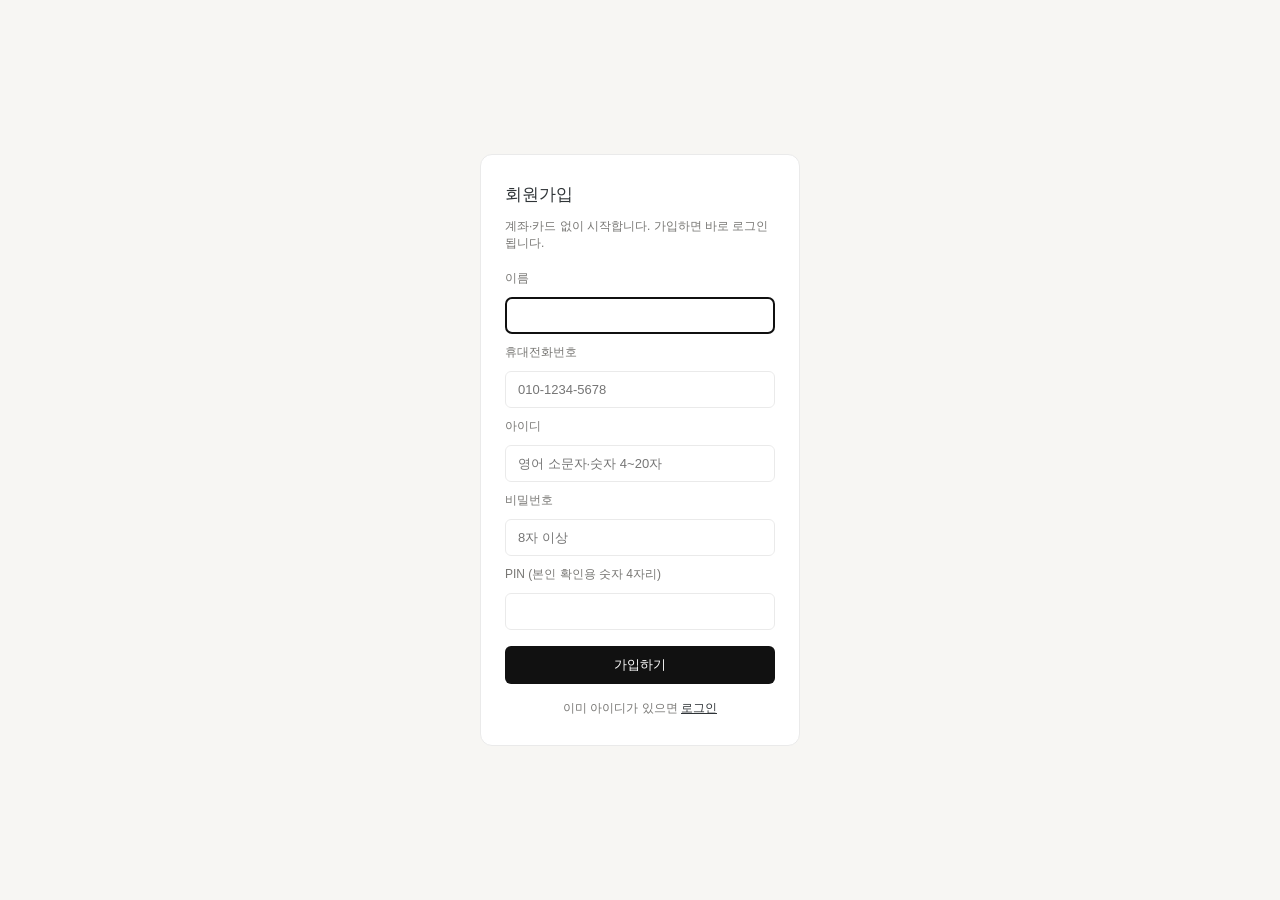
==== web/static/signup.html @ e2d92128 "web 여러 사람용 2단계: 로그인·로그아웃·회원가입 - 로그인 화면(/login), 회원가입 화면(/signup) 추가 - 세션: 토큰을 쿠키로 주고 서버 메모리에 {토큰: ow" ====
<!doctype html>
<html lang="ko">
<head>
<meta charset="utf-8">
<title>가상은행 회원가입</title>
<style>
  /* 색은 index.html 과 같습니다 */
  :root {
    --canvas: #F7F6F3; --surface: #FFFFFF; --line: #EAEAEA;
    --text: #2F3437; --muted: #787774; --primary: #111111; --on-primary: #FFFFFF;
    --bad-bg: #FDEBEC; --bad-text: #9F2F2D;
  }
  @media (prefers-color-scheme: dark) {
    :root {
      --canvas: #191919; --surface: #202020; --line: #2F2F2F;
      --text: #E6E6E4; --muted: #9B9A97; --primary: #E6E6E4; --on-primary: #191919;
      --bad-bg: #3A2224; --bad-text: #E8A09C;
    }
  }
  * { box-sizing: border-box; }
  body {
    margin: 0; min-height: 100dvh; background: var(--canvas); color: var(--text);
    font-family: "Geist", "SF Pro Display", "Pretendard", "Noto Sans KR", sans-serif;
    display: flex; align-items: center; justify-content: center; padding: 20px;
  }
  form { width: 320px; background: var(--surface); border: 1px solid var(--line); border-radius: 12px; padding: 28px 24px; display: flex; flex-direction: column; gap: 10px; }
  h1 { font-size: 17px; font-weight: 500; margin: 0 0 2px; }
  p { font-size: 12px; color: var(--muted); margin: 0 0 8px; }
  label { font-size: 12px; color: var(--muted); }
  input {
    font: inherit; font-size: 13px; padding: 10px 12px; color: var(--text);
    background: var(--surface); border: 1px solid var(--line); border-radius: 6px;
  }
  button {
    font: inherit; font-size: 13px; padding: 10px 12px; margin-top: 6px; cursor: pointer;
    background: var(--primary); color: var(--on-primary); border: 0; border-radius: 6px;
  }
  button:disabled { opacity: .5; cursor: default; }
  .switch { margin: 6px 0 0; text-align: center; }
  .switch a { color: var(--text); }
  #error { font-size: 12px; background: var(--bad-bg); color: var(--bad-text); border-radius: 6px; padding: 7px 9px; }
</style>
</head>
<body>
<form id="form">
  <h1>회원가입</h1>
  <p>계좌·카드 없이 시작합니다. 가입하면 바로 로그인됩니다.</p>
  <label for="name">이름</label>
  <input id="name" required autofocus>
  <label for="phone">휴대전화번호</label>
  <input id="phone" placeholder="010-1234-5678" required>
  <label for="login_id">아이디</label>
  <input id="login_id" placeholder="영어 소문자·숫자 4~20자" autocomplete="username" required>
  <label for="password">비밀번호</label>
  <input id="password" type="password" placeholder="8자 이상" autocomplete="new-password" required>
  <label for="pin">PIN (본인 확인용 숫자 4자리)</label>
  <input id="pin" type="password" inputmode="numeric" maxlength="4" required>
  <div id="error" hidden></div>
  <button id="submit">가입하기</button>
  <p class="switch">이미 아이디가 있으면 <a href="/login">로그인</a></p>
</form>
<script>
// 적은 값을 /api/signup 에 보냅니다. 검사는 서버가 하고, 안 되면 사유를 보여줍니다.
// 가입되면 서버가 로그인 쿠키까지 주므로 바로 첫 화면(/)으로 갑니다.
const form = document.getElementById("form");
const error = document.getElementById("error");
const submit = document.getElementById("submit");
const value = (id) => document.getElementById(id).value;

form.addEventListener("submit", async (e) => {
  e.preventDefault();
  submit.disabled = true;
  error.hidden = true;
  const res = await fetch("/api/signup", {
    method: "POST",
    headers: { "Content-Type": "application/json" },
    body: JSON.stringify({ name: value("name"), phone: value("phone"), login_id: value("login_id"),
                           password: value("password"), pin: value("pin") }),
  });
  if (res.ok) {
    location.href = "/";
    return;
  }
  error.textContent = (await res.json()).error || "가입하지 못했습니다.";
  error.hidden = false;
  submit.disabled = false;
});
</script>
</body>
</html>
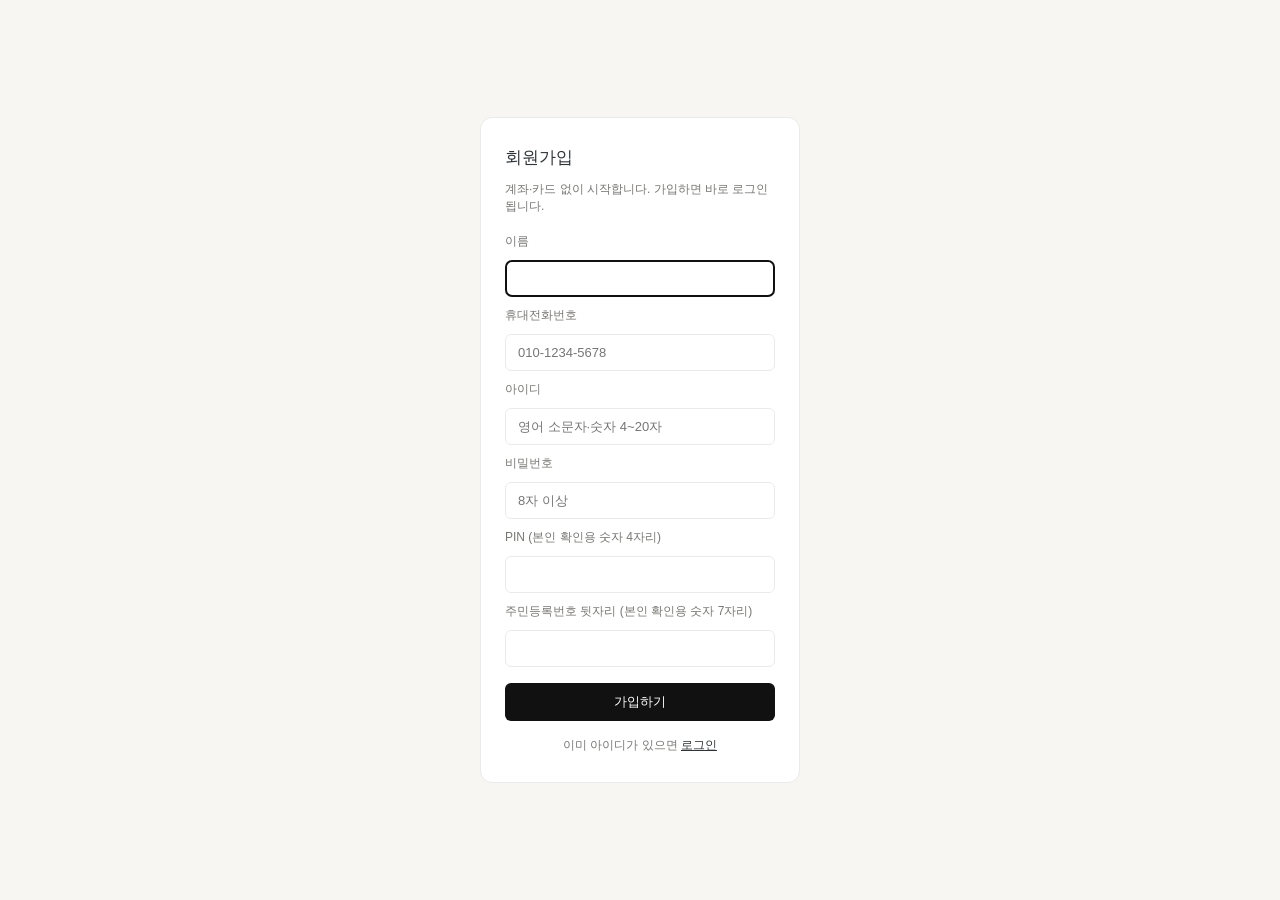
==== commit 515c93f0: "web 회원가입에 주민등록번호 뒷자리 추가 - 숫자 7자리 검사, 해시로 저장 (전에는 비워 둠) - 새로 가입한 사람도 주민번호 뒷자리로 본인 확인 가능  Co-Authored-" ====
--- a/web/static/signup.html
+++ b/web/static/signup.html
@@ -55,6 +55,8 @@
   <input id="password" type="password" placeholder="8자 이상" autocomplete="new-password" required>
   <label for="pin">PIN (본인 확인용 숫자 4자리)</label>
   <input id="pin" type="password" inputmode="numeric" maxlength="4" required>
+  <label for="ssn_tail">주민등록번호 뒷자리 (본인 확인용 숫자 7자리)</label>
+  <input id="ssn_tail" type="password" inputmode="numeric" maxlength="7" required>
   <div id="error" hidden></div>
   <button id="submit">가입하기</button>
   <p class="switch">이미 아이디가 있으면 <a href="/login">로그인</a></p>
@@ -75,7 +77,7 @@
     method: "POST",
     headers: { "Content-Type": "application/json" },
     body: JSON.stringify({ name: value("name"), phone: value("phone"), login_id: value("login_id"),
-                           password: value("password"), pin: value("pin") }),
+                           password: value("password"), pin: value("pin"), ssn_tail: value("ssn_tail") }),
   });
   if (res.ok) {
     location.href = "/";
